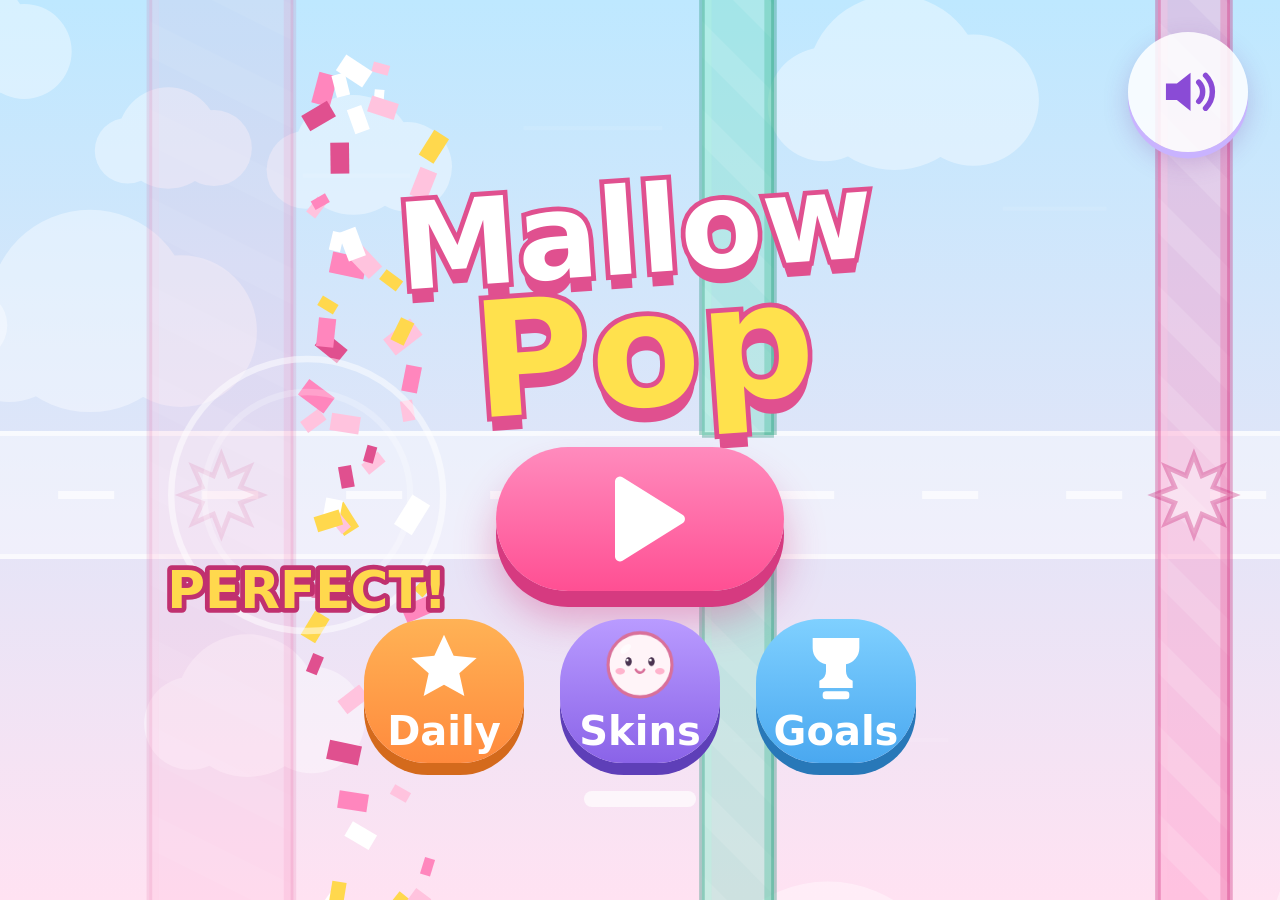
==== index.html @ 7a321865 "Mallow Pop playable build" ====
<!doctype html>
<html lang="en">
<head>
<meta charset="utf-8">
<meta name="viewport" content="width=device-width,initial-scale=1,maximum-scale=1,user-scalable=no,viewport-fit=cover">
<meta name="theme-color" content="#ffd1e8">
<title>Mallow Pop</title>
<link rel="icon" href="data:,">
<link rel="stylesheet" href="css/style.css">
</head>
<body>
<canvas id="game"></canvas>
<div id="ui">
  <button id="btnPause" class="icon round hidden" aria-label="Pause"><svg viewBox="0 0 24 24"><rect x="6" y="5" width="4.2" height="14" rx="1.6"/><rect x="13.8" y="5" width="4.2" height="14" rx="1.6"/></svg></button>
  <button id="btnMute" class="icon round" aria-label="Sound">
    <svg class="on" viewBox="0 0 24 24"><path d="M4 9v6h4l5 4V5L8 9H4z"/><path d="M16 8.5a5 5 0 0 1 0 7M18.5 6a8.5 8.5 0 0 1 0 12" fill="none" stroke="currentColor" stroke-width="2" stroke-linecap="round"/></svg>
    <svg class="off" viewBox="0 0 24 24"><path d="M4 9v6h4l5 4V5L8 9H4z"/><path d="M16 9l5 6M21 9l-5 6" fill="none" stroke="currentColor" stroke-width="2.2" stroke-linecap="round"/></svg>
  </button>
  <div id="toast" class="hidden"></div>

  <section id="menu" class="screen hidden">
    <div class="logo"><span class="l1">Mallow</span><span class="l2">Pop</span></div>
    <button id="btnPlay" class="btn huge play" aria-label="Play"><svg viewBox="0 0 24 24"><path d="M7 4.5v15a1 1 0 0 0 1.5.86l12-7.5a1 1 0 0 0 0-1.72l-12-7.5A1 1 0 0 0 7 4.5z"/></svg></button>
    <div class="row">
      <button id="btnDaily" class="btn mid daily"><svg viewBox="0 0 24 24"><path d="M12 2l2.9 6.3 6.9.7-5.2 4.6 1.5 6.8L12 17l-6.1 3.4 1.5-6.8L2.2 9l6.9-.7z"/></svg><span>Daily</span></button>
      <button id="btnSkins" class="btn mid skinsb"><canvas id="menuSkin" width="96" height="96"></canvas><span>Skins</span></button>
      <button id="btnGoals" class="btn mid goalsb"><svg viewBox="0 0 24 24"><path d="M5 3h14v3a5 5 0 0 1-4 4.9V13a3 3 0 0 0 2 2.8V18H7v-2.2A3 3 0 0 0 9 13v-2.1A5 5 0 0 1 5 6V3z"/><rect x="8" y="19" width="8" height="2.4" rx="1"/></svg><span>Goals</span></button>
    </div>
    <div id="menuBest" class="best"></div>
  </section>

  <section id="result" class="screen hidden">
    <div class="panel">
      <div id="newBest" class="ribbon hidden">NEW BEST!</div>
      <div id="resHead" class="reshead"></div>
      <div id="resScore" class="bigscore">0</div>
      <div id="resSub" class="ressub hidden"></div>
      <div id="resToBest" class="tobest hidden"><div class="bar"><i id="resToBestBar"></i></div></div>
      <div class="resRow"><span class="chip"><svg viewBox="0 0 24 24"><path d="M5 3h14v3a5 5 0 0 1-4 4.9V13a3 3 0 0 0 2 2.8V18H7v-2.2A3 3 0 0 0 9 13v-2.1A5 5 0 0 1 5 6V3z"/></svg><b id="resBest">0</b></span><span class="chip"><svg viewBox="0 0 24 24"><rect x="3" y="4" width="18" height="4" rx="1.5"/><rect x="3" y="11" width="7" height="4" rx="1.5"/><rect x="14" y="11" width="7" height="4" rx="1.5"/></svg><b id="resGates">0</b></span></div>
      <div id="nextUnlock" class="nextUnlock"><canvas id="nextCv" width="96" height="96"></canvas><div class="bar"><i id="nextBar"></i></div><b id="nextTxt"></b></div>
      <div id="resGoal" class="goalchip hidden"></div>
    </div>
    <button id="btnRetry" class="btn huge retry" aria-label="Retry"><svg viewBox="0 0 24 24"><path d="M12 4a8 8 0 1 0 7.7 10.2 1.2 1.2 0 0 0-2.3-.7A5.6 5.6 0 1 1 12 6.4c1.2 0 2.3.4 3.2 1l-1.7 1.7a.8.8 0 0 0 .6 1.4H19a.8.8 0 0 0 .8-.8V4.3a.8.8 0 0 0-1.4-.6l-1.5 1.5A8 8 0 0 0 12 4z"/></svg><span>Retry</span></button>
    <button id="btnRevive" class="btn revive hidden"><svg class="ad" viewBox="0 0 24 24"><rect x="2" y="6" width="14" height="12" rx="3"/><path d="M17 10.5l5-3v9l-5-3z"/></svg><svg class="free" viewBox="0 0 24 24"><path d="M12 21s-8-5.2-8-11a4.6 4.6 0 0 1 8-3 4.6 4.6 0 0 1 8 3c0 5.8-8 11-8 11z"/></svg><span id="reviveTxt">Revive</span></button>
    <div class="row">
      <button id="btnResHome" class="btn small round" aria-label="Home"><svg viewBox="0 0 24 24"><path d="M12 3l9 8h-2.5v9h-5v-6h-3v6h-5v-9H3z"/></svg></button>
      <button id="btnResSkins" class="btn small round" aria-label="Skins"><canvas id="resSkin" width="96" height="96"></canvas></button>
    </div>
  </section>

  <section id="pause" class="screen hidden">
    <div class="panel pausep"><div class="ptitle">Paused</div></div>
    <button id="btnResume" class="btn huge play" aria-label="Resume"><svg viewBox="0 0 24 24"><path d="M7 4.5v15a1 1 0 0 0 1.5.86l12-7.5a1 1 0 0 0 0-1.72l-12-7.5A1 1 0 0 0 7 4.5z"/></svg></button>
    <button id="btnPauseHome" class="btn small round" aria-label="Home"><svg viewBox="0 0 24 24"><path d="M12 3l9 8h-2.5v9h-5v-6h-3v6h-5v-9H3z"/></svg></button>
  </section>

  <section id="skins" class="screen hidden">
    <div class="panel wide"><div class="ptitle">Skins</div><div id="skinGrid" class="grid"></div></div>
    <button id="btnSkinsBack" class="btn small round" aria-label="Back"><svg viewBox="0 0 24 24"><path d="M15 4l-8 8 8 8" fill="none" stroke="currentColor" stroke-width="3.4" stroke-linecap="round" stroke-linejoin="round"/></svg></button>
  </section>

  <section id="goals" class="screen hidden">
    <div class="panel wide"><div class="ptitle">Daily Goals</div><div id="goalList"></div>
      <div id="dailyBest" class="best"></div>
      <div id="stickers" class="stickers"></div>
    </div>
    <button id="btnGoalsBack" class="btn small round" aria-label="Back"><svg viewBox="0 0 24 24"><path d="M15 4l-8 8 8 8" fill="none" stroke="currentColor" stroke-width="3.4" stroke-linecap="round" stroke-linejoin="round"/></svg></button>
  </section>

  <section id="unlock" class="screen modal hidden">
    <div class="panel"><div class="ptitle">New friend!</div><canvas id="unlockCv" width="240" height="240"></canvas><div id="unlockName" class="uname"></div></div>
    <button id="btnUnlockOk" class="btn mid okb" aria-label="OK"><svg viewBox="0 0 24 24"><path d="M4 12.5l5 5L20 6.5" fill="none" stroke="currentColor" stroke-width="3.6" stroke-linecap="round" stroke-linejoin="round"/></svg></button>
  </section>
</div>
<script src="js/sdk.js"></script>
<script src="js/save.js"></script>
<script src="js/audio.js"></script>
<script src="js/skins.js"></script>
<script src="js/gen.js"></script>
<script src="js/render.js"></script>
<script src="js/game.js"></script>
<script src="js/ui.js"></script>
<script src="js/main.js"></script>
</body>
</html>
---- css/style.css ----
:root { --u: 40px; --pink: #ff5fa2; --pinkd: #d63a80; }
* { box-sizing: border-box; -webkit-tap-highlight-color: transparent; }
html, body { margin: 0; height: 100%; overflow: hidden; background: #ffd9ec; user-select: none; -webkit-user-select: none; touch-action: none; overscroll-behavior: none;
  font-family: "Baloo 2", "Fredoka", "Arial Rounded MT Bold", "Nunito", "Trebuchet MS", system-ui, sans-serif; font-weight: 800; color: #5b2a6e; }
canvas#game { position: fixed; inset: 0; display: block; touch-action: none; }
#ui { position: fixed; inset: 0; pointer-events: none; }
.hidden { display: none !important; }
svg { fill: currentColor; width: 100%; height: 100%; display: block; }
button { font: inherit; color: inherit; border: 0; cursor: pointer; pointer-events: auto; touch-action: manipulation; }

.icon.round { position: absolute; top: calc(var(--u) * .4); width: calc(var(--u) * 1.5); height: calc(var(--u) * 1.5); border-radius: 50%; padding: calc(var(--u) * .34);
  background: rgba(255,255,255,.85); color: #8a4bd6; box-shadow: 0 calc(var(--u) * .08) 0 #c9b3ff, 0 calc(var(--u) * .12) calc(var(--u) * .3) rgba(120,60,160,.25); z-index: 20; }
#btnPause { left: calc(var(--u) * .4); }
#btnMute { right: calc(var(--u) * .4); }
#btnMute .off, #btnMute.muted .on { display: none; }
#btnMute.muted .off { display: block; }
.icon.round:active { transform: translateY(2px); }

#toast { position: absolute; left: 50%; bottom: calc(var(--u) * 1);  transform: translateX(-50%); padding: calc(var(--u) * .25) calc(var(--u) * .7); border-radius: 99px; background: #fff; color: #8a4bd6;
  font-size: calc(var(--u) * .62); box-shadow: 0 calc(var(--u) * .1) 0 #c9b3ff; z-index: 30; white-space: nowrap; animation: pop .35s ease-out; }

.screen { position: absolute; inset: 0; display: flex; flex-direction: column; align-items: center; justify-content: center; gap: calc(var(--u) * .7); pointer-events: none; padding: calc(var(--u) * 2) calc(var(--u) * .5) calc(var(--u) * .6); }
.screen.modal { background: rgba(120, 60, 160, .35); pointer-events: auto; z-index: 40; }
.screen > * { pointer-events: auto; }

.logo { display: flex; flex-direction: column; align-items: center; line-height: .85; transform: rotate(-4deg); margin-bottom: calc(var(--u) * .6); animation: bob 2.4s ease-in-out infinite; pointer-events: none; }
.logo span { font-weight: 900; color: #fff; -webkit-text-stroke: calc(var(--u) * .12) #e0508f; paint-order: stroke fill; text-shadow: 0 calc(var(--u) * .18) 0 #e0508f; }
.l1 { font-size: calc(var(--u) * 2.1); }
.l2 { font-size: calc(var(--u) * 2.9); color: #ffe14d !important; }
@keyframes bob { 50% { transform: rotate(-4deg) translateY(calc(var(--u) * -.25)); } }
@keyframes pop { 0% { transform: translateX(-50%) scale(.6); opacity: 0; } 100% { transform: translateX(-50%) scale(1); opacity: 1; } }
@keyframes popin { 0% { transform: scale(.7); opacity: 0; } 70% { transform: scale(1.06); } 100% { transform: scale(1); opacity: 1; } }

.btn { display: inline-flex; align-items: center; justify-content: center; gap: calc(var(--u) * .3); border-radius: 99px; color: #fff; position: relative; transition: transform .08s; }
.btn:active { transform: translateY(calc(var(--u) * .12)) scale(.98); }
.btn svg { width: calc(var(--u) * 1.2); height: calc(var(--u) * 1.2); flex: none; }
.btn.huge { width: calc(var(--u) * 7.2); height: calc(var(--u) * 2.6); font-size: calc(var(--u) * 1.15); font-weight: 900; background: linear-gradient(#ff8bbd, #ff4f93);
  box-shadow: 0 calc(var(--u) * .2) 0 var(--pinkd), 0 calc(var(--u) * .35) calc(var(--u) * .5) rgba(214, 58, 128, .4); animation: pulse 1.6s ease-in-out infinite; }
.btn.huge svg { width: calc(var(--u) * 1.5); height: calc(var(--u) * 1.5); }
.btn.huge.play { width: calc(var(--u) * 5.2); }
@keyframes pulse { 50% { transform: scale(1.04); } }
.btn.mid { flex-direction: column; width: calc(var(--u) * 2.4); height: calc(var(--u) * 2.4); border-radius: calc(var(--u) * .8); font-size: calc(var(--u) * .62); gap: 0; }
.btn.mid svg, .btn.mid canvas { width: calc(var(--u) * 1.4); height: calc(var(--u) * 1.4); }
.btn.mid.daily { background: linear-gradient(#ffb255, #ff8a3d); box-shadow: 0 calc(var(--u) * .15) 0 #d46a1c; }
.btn.mid.skinsb { background: linear-gradient(#b99bff, #8a63e8); box-shadow: 0 calc(var(--u) * .15) 0 #5e3fb8; }
.btn.mid.goalsb { background: linear-gradient(#7fd0ff, #4aa8f0); box-shadow: 0 calc(var(--u) * .15) 0 #2878b8; }
.btn.mid.okb { width: calc(var(--u) * 4); height: calc(var(--u) * 2); background: linear-gradient(#ffb255, #ff8a3d); box-shadow: 0 calc(var(--u) * .15) 0 #d46a1c; }
.btn.small.round { width: calc(var(--u) * 1.9); height: calc(var(--u) * 1.9); background: linear-gradient(#b99bff, #8a63e8); box-shadow: 0 calc(var(--u) * .12) 0 #5e3fb8; padding: calc(var(--u) * .4); }
.btn.small canvas { width: 100%; height: 100%; }
.btn.revive { width: calc(var(--u) * 5.6); height: calc(var(--u) * 1.7); font-size: calc(var(--u) * .8); font-weight: 900; background: linear-gradient(90deg, #ff9a3d, #a45bff);
  box-shadow: 0 calc(var(--u) * .14) 0 #6b34b8; }
.btn.revive svg { width: calc(var(--u) * 1.2); height: calc(var(--u) * 1.2); }
.btn.revive:disabled { opacity: .6; }
.row { display: flex; gap: calc(var(--u) * .45); align-items: center; justify-content: center; }

.best { font-size: calc(var(--u) * .7); color: #8a4bd6; background: rgba(255,255,255,.7); border-radius: 99px; padding: calc(var(--u) * .1) calc(var(--u) * .7); }
.best:empty { display: none; }

.panel { background: rgba(255,255,255,.92); border: calc(var(--u) * .14) solid #fff; border-radius: calc(var(--u) * 1); padding: calc(var(--u) * .7) calc(var(--u) * 1); text-align: center;
  box-shadow: 0 calc(var(--u) * .2) 0 #e9c8ff, 0 calc(var(--u) * .4) calc(var(--u) * .8) rgba(120,60,160,.25); min-width: calc(var(--u) * 6.8); animation: popin .35s ease-out; position: relative; }
.panel.wide { width: calc(var(--u) * 8.4); max-width: 94vw; }
.ptitle { font-size: calc(var(--u) * 1.2); font-weight: 900; color: #e0508f; line-height: 1.1; }
.bigscore { font-size: calc(var(--u) * 3.2); font-weight: 900; color: #e0508f; line-height: 1; }
.ribbon { position: absolute; top: calc(var(--u) * -.6); left: 50%; transform: translateX(-50%) rotate(-3deg); background: linear-gradient(#ffe14d, #ffb255); color: #fff; font-weight: 900; font-size: calc(var(--u) * .9);
  padding: calc(var(--u) * .1) calc(var(--u) * .8); border-radius: 99px; -webkit-text-stroke: calc(var(--u) * .06) #d46a1c; paint-order: stroke fill; box-shadow: 0 calc(var(--u) * .1) 0 #d46a1c; white-space: nowrap; animation: ribbon .8s ease-in-out infinite; }
@keyframes ribbon { 50% { transform: translateX(-50%) rotate(-3deg) scale(1.05); } }
.goalchip { display: inline-block; margin-top: calc(var(--u) * .25); background: #fff3c4; color: #c9781c; font-weight: 900; font-size: calc(var(--u) * .58); border-radius: 99px; padding: calc(var(--u) * .08) calc(var(--u) * .5); }
.resRow { display: flex; gap: calc(var(--u) * .5); justify-content: center; margin: calc(var(--u) * .3) 0; }
.chip { display: inline-flex; align-items: center; gap: calc(var(--u) * .2); background: #f3e6ff; border-radius: 99px; padding: calc(var(--u) * .1) calc(var(--u) * .5); font-size: calc(var(--u) * .8); color: #8a4bd6; }
.chip svg { width: calc(var(--u) * .8); height: calc(var(--u) * .8); }
.nextUnlock { display: flex; align-items: center; gap: calc(var(--u) * .4); font-size: calc(var(--u) * .6); color: #8a4bd6; justify-content: center; }
.nextUnlock canvas { width: calc(var(--u) * 1.5); height: calc(var(--u) * 1.5); }
.nextUnlock .bar { width: calc(var(--u) * 3); height: calc(var(--u) * .5); background: #ead9ff; border-radius: 99px; overflow: hidden; }
.nextUnlock .bar i { display: block; height: 100%; width: 0; background: linear-gradient(90deg, #ffb255, #a45bff); border-radius: 99px; }
.btn.retry span { margin-left: calc(var(--u) * .2); }
.arming .btn { pointer-events: none; }

.grid { display: grid; grid-template-columns: repeat(3, minmax(0, 1fr)); gap: calc(var(--u) * .45); margin-top: calc(var(--u) * .5); }
.card { position: relative; background: #f6ecff; border: calc(var(--u) * .1) solid #e2cfff; border-radius: calc(var(--u) * .6); padding: calc(var(--u) * .2); color: #6b34b8; font-size: calc(var(--u) * .42); line-height: 1.1; }
.card canvas { width: 100%; aspect-ratio: 1; display: block; }
.card.sel { border-color: #ff5fa2; background: #ffe6f2; }
.card.locked { opacity: .85; }
.card .lock { position: absolute; right: calc(var(--u) * .1); top: calc(var(--u) * .1); width: calc(var(--u) * .6); height: calc(var(--u) * .6); color: #8a4bd6; }

.goal { text-align: left; margin-top: calc(var(--u) * .4); font-size: calc(var(--u) * .62); color: #5b2a6e; }
.goal .gbar { height: calc(var(--u) * .5); background: #ead9ff; border-radius: 99px; overflow: hidden; margin-top: calc(var(--u) * .1); }
.goal .gbar i { display: block; height: 100%; background: linear-gradient(90deg, #ffb255, #ff5fa2); border-radius: 99px; }
.goal.done .gbar i { background: linear-gradient(90deg, #ffe14d, #ffb255); }
.goal .tick { color: #ff8a3d; }
.stickers { display: flex; flex-wrap: wrap; gap: calc(var(--u) * .2); justify-content: center; margin-top: calc(var(--u) * .5); }
.stickers i { width: calc(var(--u) * .55); height: calc(var(--u) * .55); border-radius: 50%; background: #ead9ff; }
.stickers i.on { background: radial-gradient(circle at 35% 35%, #fff6a8, #ffb255); }
.uname { font-size: calc(var(--u) * 1); color: #8a4bd6; font-weight: 900; }
#unlockCv { width: calc(var(--u) * 5); height: calc(var(--u) * 5); }

@media (orientation: landscape) {
  .screen { padding: calc(var(--u) * 1.4) calc(var(--u) * .5) calc(var(--u) * .3); gap: calc(var(--u) * .35); }
  .logo { margin-bottom: 0; }
  .l1 { font-size: calc(var(--u) * 1.5); } .l2 { font-size: calc(var(--u) * 2); }
  .btn.huge { height: calc(var(--u) * 1.8); width: calc(var(--u) * 5.5); font-size: calc(var(--u) * .95); }
  .btn.huge.play { width: calc(var(--u) * 3.6); }
  .btn.mid { width: calc(var(--u) * 2); height: calc(var(--u) * 1.8); font-size: calc(var(--u) * .5); }
  .btn.mid svg, .btn.mid canvas { width: calc(var(--u) * 1); height: calc(var(--u) * 1); }
  .btn.revive { height: calc(var(--u) * 1.3); width: calc(var(--u) * 4.4); font-size: calc(var(--u) * .65); }
  .btn.small.round { width: calc(var(--u) * 1.4); height: calc(var(--u) * 1.4); padding: calc(var(--u) * .3); }
  #result { display: grid; grid-template-columns: auto auto auto; justify-content: center; align-content: center; justify-items: center; align-items: center; gap: calc(var(--u) * .75) calc(var(--u) * .6); }
  #result.hidden { display: none; }
  #result .panel { grid-column: 1 / -1; display: flex; align-items: center; justify-content: center; flex-wrap: wrap; max-width: calc(var(--u) * 15.2); min-width: 0; gap: calc(var(--u) * .1) calc(var(--u) * .4); padding: calc(var(--u) * .3) calc(var(--u) * .5); }
  #result .chip { font-size: calc(var(--u) * .62); }
  #result .chip svg { width: calc(var(--u) * .62); height: calc(var(--u) * .62); }
  #result .resRow { gap: calc(var(--u) * .3); }
  #result .nextUnlock { gap: calc(var(--u) * .25); font-size: calc(var(--u) * .5); }
  #result .nextUnlock canvas { width: calc(var(--u) * 1.1); height: calc(var(--u) * 1.1); }
  #result .panel .resRow { margin: 0; }
  .bigscore { font-size: calc(var(--u) * 1.8); }
  .nextUnlock .bar { width: calc(var(--u) * 1.5); height: calc(var(--u) * .4); }
  .ribbon { top: calc(var(--u) * -.45); font-size: calc(var(--u) * .6); }
  .goalchip { margin-top: 0; position: absolute; left: 50%; bottom: calc(var(--u) * -.5); transform: translateX(-50%); white-space: nowrap; box-shadow: 0 calc(var(--u) * .06) 0 #e5b860; }
  .grid { grid-template-columns: repeat(6, minmax(0, 1fr)); gap: calc(var(--u) * .25); margin-top: calc(var(--u) * .2); }
  .panel.wide { width: calc(var(--u) * 12.5); }
  .ptitle { font-size: calc(var(--u) * .9); }
  .card { font-size: calc(var(--u) * .3); padding: calc(var(--u) * .1); }
  .goal { font-size: calc(var(--u) * .5); margin-top: calc(var(--u) * .2); }
  #unlockCv { width: calc(var(--u) * 3); height: calc(var(--u) * 3); }
  #menuBest { display: block; }
}

#btnSkinsBack, #btnGoalsBack { position: absolute; left: calc(var(--u) * .5); bottom: calc(var(--u) * .5); }
#skins, #goals { padding-top: calc(var(--u) * .5); padding-bottom: calc(var(--u) * 2.4); }
@media (orientation: landscape) { #skins, #goals { padding: calc(var(--u) * .3) calc(var(--u) * 1.8); } }

/* portrait result screen must fit 9:16 (16u tall) with ribbon, goal chip and Revive all visible */
@media (orientation: portrait) {
  #result { padding-top: calc(var(--u) * 1.3); gap: calc(var(--u) * .4); }
  #result .panel { padding: calc(var(--u) * .85) calc(var(--u) * .8) calc(var(--u) * .4); }
  #result .ribbon { font-size: calc(var(--u) * .72); }
  #result .bigscore { font-size: calc(var(--u) * 2.6); }
  #result .resRow { margin: calc(var(--u) * .2) 0; }
  #result .nextUnlock canvas { width: calc(var(--u) * 1.2); height: calc(var(--u) * 1.2); }
  #result .btn.huge { height: calc(var(--u) * 2.1); }
  #result .btn.revive { height: calc(var(--u) * 1.5); }
  #result .btn.small.round { width: calc(var(--u) * 1.6); height: calc(var(--u) * 1.6); padding: calc(var(--u) * .32); }
}

/* v1.1 result extras */
.reshead { font-size: calc(var(--u) * .7); font-weight: 900; color: #8a4bd6; line-height: 1.1; }
.ressub { font-size: calc(var(--u) * .5); font-weight: 800; color: #c9781c; line-height: 1.15; margin-top: calc(var(--u) * .1); }
.tobest { display: flex; justify-content: center; margin-top: calc(var(--u) * .15); }
.tobest .bar { width: calc(var(--u) * 4.4); height: calc(var(--u) * .3); background: #ead9ff; border-radius: 99px; overflow: hidden; }
.tobest .bar i { display: block; height: 100%; width: 0; background: linear-gradient(90deg, #ff86bd, #ffd84d); border-radius: 99px; transition: width .6s ease-out; }
.btn.revive .free { display: none; }
.btn.revive.freeRev { background: linear-gradient(90deg, #ff86bd, #ff5fa2); }
.btn.revive.freeRev .free { display: block; }
.btn.revive.freeRev .ad { display: none; }
.nextUnlock b { max-width: calc(var(--u) * 3.4); line-height: 1.05; text-align: left; }
@media (orientation: landscape) {
  .reshead { font-size: calc(var(--u) * .5); }
  .ressub { font-size: calc(var(--u) * .36); margin-top: 0; }
  .tobest { margin-top: calc(var(--u) * .05); }
  .tobest .bar { width: calc(var(--u) * 3); height: calc(var(--u) * .2); }
  #result .nextUnlock b { max-width: calc(var(--u) * 2.6); }
}
.btn.revive { white-space: nowrap; }
.btn.revive.freeRev { font-size: calc(var(--u) * .66); }
.nextUnlock b { font-size: calc(var(--u) * .44); max-width: calc(var(--u) * 2.8); }
@media (orientation: portrait) {
  #result .panel { max-width: 96vw; }
  #result .bigscore { font-size: calc(var(--u) * 2.3); }
  #result .nextUnlock .bar { width: calc(var(--u) * 2.2); }
  #result .btn.revive { height: calc(var(--u) * 1.3); }
  #result .btn.revive svg { width: calc(var(--u) * 1); height: calc(var(--u) * 1); }
}
@media (orientation: landscape) {
  .btn.revive.freeRev { font-size: calc(var(--u) * .52); }
  #result .nextUnlock b { font-size: calc(var(--u) * .36); max-width: calc(var(--u) * 2.4); }
  #result .btn.retry { min-width: 0; }
}
@media (orientation: landscape) { .btn.revive.freeRev { width: calc(var(--u) * 4.9); } }
/* skins: unlock conditions are short sentences, so cards get more room for text */
@media (orientation: portrait) {
  #skins .panel.wide { padding-left: calc(var(--u) * .45); padding-right: calc(var(--u) * .45); }
  #skins .grid { grid-template-columns: repeat(4, minmax(0, 1fr)); gap: calc(var(--u) * .25); }
  #skins .card { font-size: calc(var(--u) * .3); padding: calc(var(--u) * .12); }
  #skins .card.locked { font-size: calc(var(--u) * .27); }
  #skins .card .lock { width: calc(var(--u) * .45); height: calc(var(--u) * .45); }
}
@media (orientation: landscape) { #skins .card.locked { font-size: calc(var(--u) * .26); } }
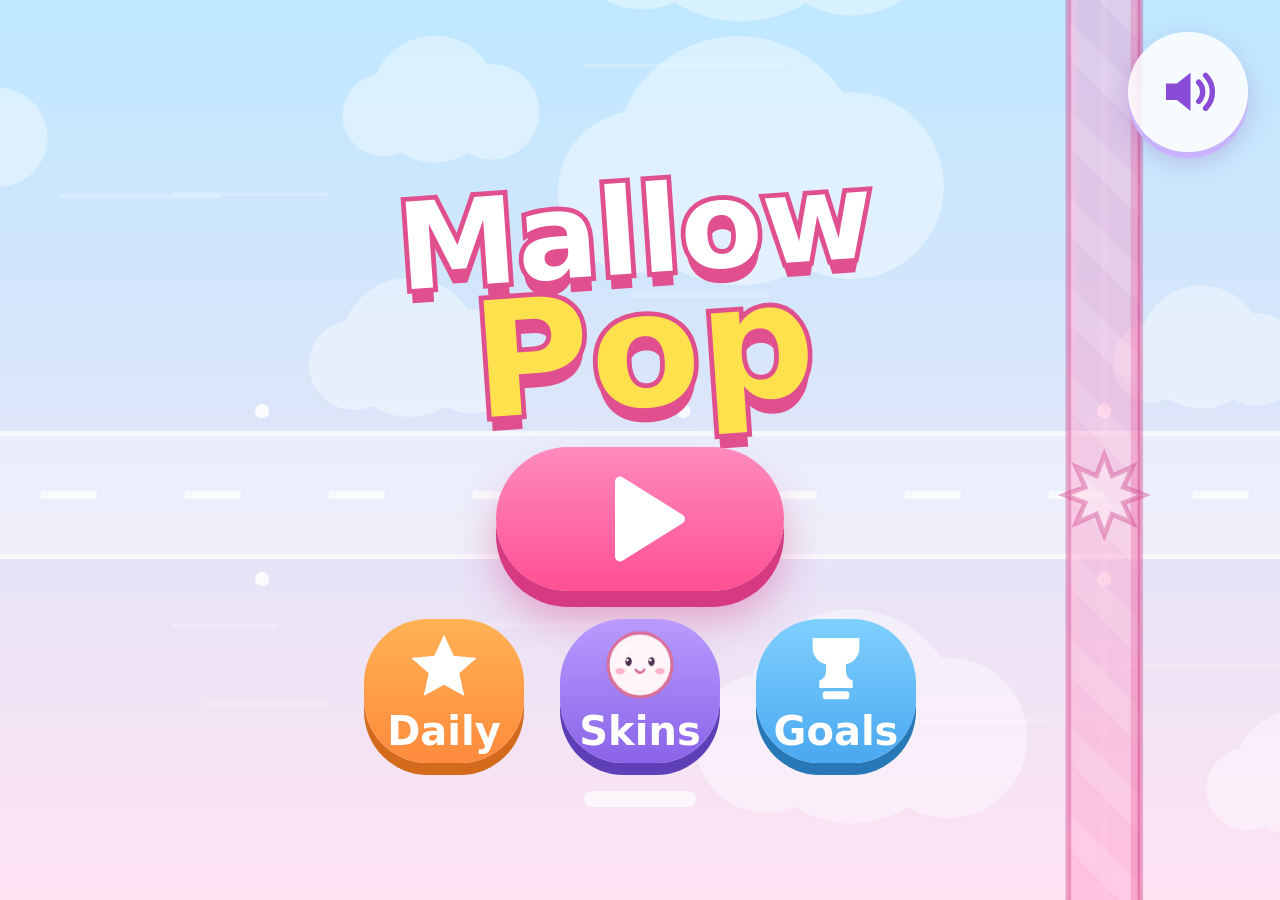
==== commit 34480679: "Mallow Pop playable build" ====
--- a/index.html
+++ b/index.html
@@ -68,13 +68,14 @@
   </section>
 
   <section id="unlock" class="screen modal hidden">
-    <div class="panel"><div class="ptitle">New friend!</div><canvas id="unlockCv" width="240" height="240"></canvas><div id="unlockName" class="uname"></div></div>
-    <button id="btnUnlockOk" class="btn mid okb" aria-label="OK"><svg viewBox="0 0 24 24"><path d="M4 12.5l5 5L20 6.5" fill="none" stroke="currentColor" stroke-width="3.6" stroke-linecap="round" stroke-linejoin="round"/></svg></button>
+    <div class="panel"><div id="unlockTitle" class="ptitle">New friend!</div><canvas id="unlockCv" width="240" height="240"></canvas><div id="unlockName" class="uname"></div><div id="unlockGrid" class="ugrid hidden"></div></div>
+    <button id="btnUnlockOk" class="btn mid okb" aria-label="Claim"><svg viewBox="0 0 24 24"><path d="M4 12.5l5 5L20 6.5" fill="none" stroke="currentColor" stroke-width="3.6" stroke-linecap="round" stroke-linejoin="round"/></svg><span id="unlockBtnTxt" class="hidden">Claim all</span></button>
   </section>
 </div>
 <script src="js/sdk.js"></script>
 <script src="js/save.js"></script>
 <script src="js/audio.js"></script>
+<script src="js/songs.js"></script>
 <script src="js/skins.js"></script>
 <script src="js/gen.js"></script>
 <script src="js/render.js"></script>
--- a/css/style.css
+++ b/css/style.css
@@ -185,3 +185,30 @@
   #skins .card .lock { width: calc(var(--u) * .45); height: calc(var(--u) * .45); }
 }
 @media (orientation: landscape) { #skins .card.locked { font-size: calc(var(--u) * .26); } }
+
+/* v1.2 unlock popup: one panel for all new skins, scrolls inside instead of overflowing */
+#unlock { padding: calc(var(--u) * .5); gap: calc(var(--u) * .5); overflow: hidden; }
+#unlock .panel { display: flex; flex-direction: column; align-items: center; flex: 0 1 auto; min-height: 0; max-width: 96vw; }
+#unlock .panel > * { flex: none; }
+#unlock .ugrid { flex: 0 1 auto; min-height: 0; overflow-y: auto; overflow-x: hidden; width: 100%; display: grid; grid-template-columns: repeat(4, minmax(0, 1fr));
+  gap: calc(var(--u) * .25); margin-top: calc(var(--u) * .4); padding: calc(var(--u) * .05); touch-action: pan-y; -webkit-overflow-scrolling: touch; }
+#unlock .ucard { background: #f6ecff; border: calc(var(--u) * .1) solid #e2cfff; border-radius: calc(var(--u) * .6); padding: calc(var(--u) * .15) calc(var(--u) * .1); color: #6b34b8;
+  font-size: calc(var(--u) * .42); line-height: 1.1; min-width: 0; overflow-wrap: break-word; font-size: calc(var(--u) * .3); }
+#unlock .ucard canvas { width: 100%; max-width: calc(var(--u) * 2.2); aspect-ratio: 1; display: block; margin: 0 auto; }
+#unlock.multi .panel { width: calc(var(--u) * 8.8); padding-left: calc(var(--u) * .5); padding-right: calc(var(--u) * .5); }
+#unlock.multi #unlockCv, #unlock.multi #unlockName { display: none; }
+#unlock.multi .btn.okb { width: auto; min-width: calc(var(--u) * 5.2); flex-direction: row; gap: calc(var(--u) * .3); padding: 0 calc(var(--u) * .8); font-size: calc(var(--u) * .9); font-weight: 900; }
+#unlock.multi .btn.okb svg { width: calc(var(--u) * 1); height: calc(var(--u) * 1); }
+#unlock.multi .btn.okb span { white-space: nowrap; }
+@media (orientation: landscape) {
+  #unlock { padding: calc(var(--u) * .4); gap: calc(var(--u) * .35); }
+  #unlock.multi .panel { width: calc(var(--u) * 15); padding: calc(var(--u) * .4) calc(var(--u) * .6); }
+  #unlock .ugrid { grid-template-columns: repeat(8, minmax(0, 1fr)); gap: calc(var(--u) * .2); margin-top: calc(var(--u) * .2); }
+  #unlock .ucard { font-size: calc(var(--u) * .27); padding: calc(var(--u) * .1) 0; }
+  #unlock .ucard canvas { max-width: calc(var(--u) * 1.5); }
+  #unlock.multi .btn.okb { height: calc(var(--u) * 1.5); min-width: calc(var(--u) * 4.4); font-size: calc(var(--u) * .75); }
+  #unlock .btn.okb { height: calc(var(--u) * 1.5); }
+}
+/* names wrap only between words */
+#unlock .ucard { overflow-wrap: normal; word-break: normal; font-size: calc(var(--u) * .27); padding-left: 0; padding-right: 0; letter-spacing: -.01em; }
+@media (orientation: landscape) { #unlock .ucard { font-size: calc(var(--u) * .24); } }
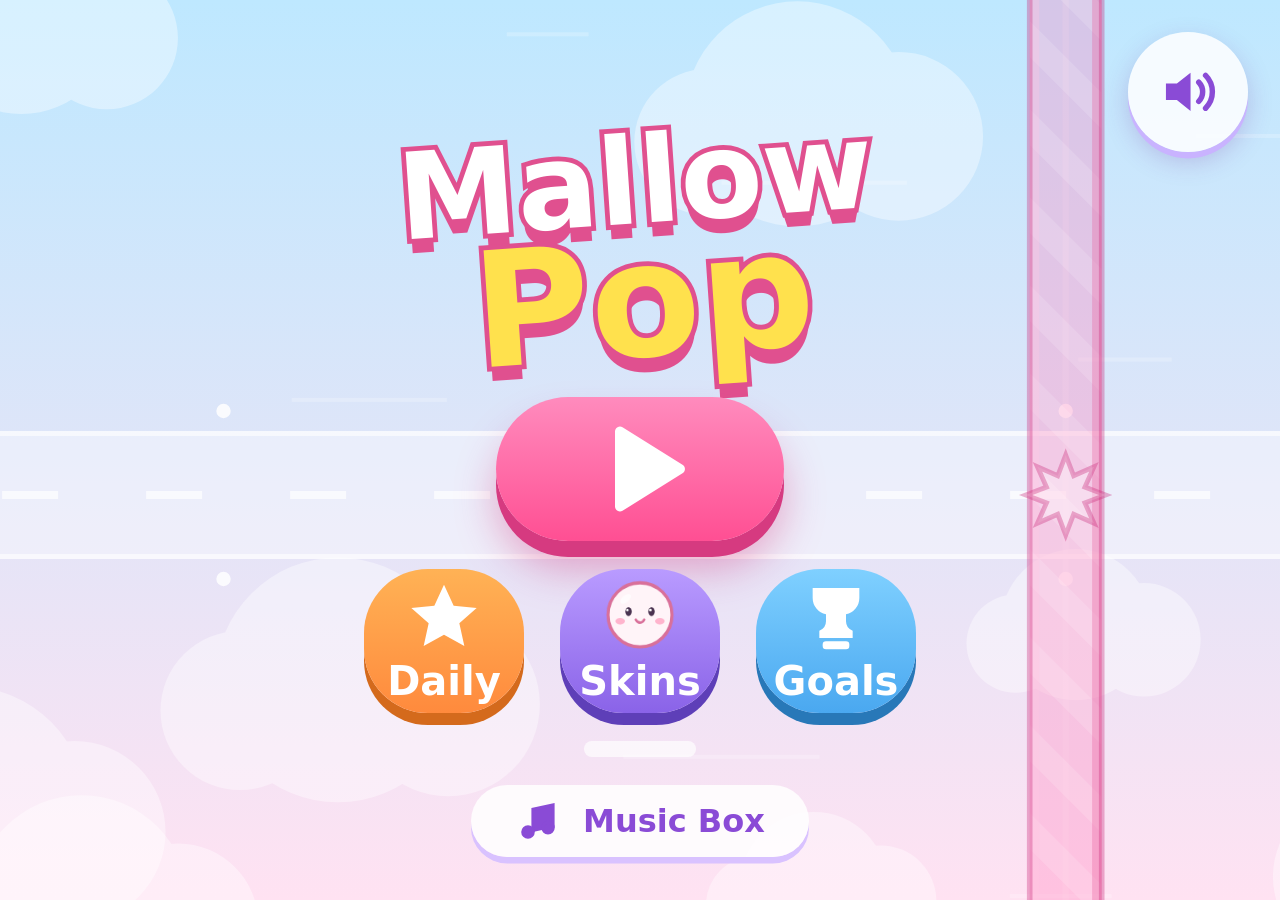
==== commit 1f1864e1: "Mallow Pop playable build" ====
--- a/index.html
+++ b/index.html
@@ -27,6 +27,12 @@
       <button id="btnGoals" class="btn mid goalsb"><svg viewBox="0 0 24 24"><path d="M5 3h14v3a5 5 0 0 1-4 4.9V13a3 3 0 0 0 2 2.8V18H7v-2.2A3 3 0 0 0 9 13v-2.1A5 5 0 0 1 5 6V3z"/><rect x="8" y="19" width="8" height="2.4" rx="1"/></svg><span>Goals</span></button>
     </div>
     <div id="menuBest" class="best"></div>
+    <button id="btnMusic" class="btn pill musicb" aria-label="Music style"><svg viewBox="0 0 24 24"><path d="M9 17.5V6.2l10-2.2v11.3"/><circle cx="6.5" cy="17.5" r="2.6"/><circle cx="16.5" cy="15.3" r="2.6"/></svg><span id="musicName">Music Box</span></button>
+  </section>
+
+  <section id="music" class="screen hidden">
+    <div class="panel wide"><div class="ptitle">Music</div><div id="musicList" class="mlist"></div></div>
+    <button id="btnMusicBack" class="btn small round" aria-label="Back"><svg viewBox="0 0 24 24"><path d="M15 4l-8 8 8 8" fill="none" stroke="currentColor" stroke-width="3.4" stroke-linecap="round" stroke-linejoin="round"/></svg></button>
   </section>
 
   <section id="result" class="screen hidden">
--- a/css/style.css
+++ b/css/style.css
@@ -212,3 +212,22 @@
 /* names wrap only between words */
 #unlock .ucard { overflow-wrap: normal; word-break: normal; font-size: calc(var(--u) * .27); padding-left: 0; padding-right: 0; letter-spacing: -.01em; }
 @media (orientation: landscape) { #unlock .ucard { font-size: calc(var(--u) * .24); } }
+
+/* v1.3 music style picker */
+.btn.pill { flex-direction: row; gap: calc(var(--u) * .25); height: calc(var(--u) * 1.1); padding: 0 calc(var(--u) * .55); border-radius: 99px; font-size: calc(var(--u) * .5); font-weight: 900;
+  background: rgba(255,255,255,.85); color: #8a4bd6; box-shadow: 0 calc(var(--u) * .08) 0 #d9c2ff; }
+.btn.pill svg { width: calc(var(--u) * .6); height: calc(var(--u) * .6); fill: currentColor; stroke: currentColor; stroke-width: 1.6; }
+.mlist { display: flex; flex-direction: column; gap: calc(var(--u) * .3); margin-top: calc(var(--u) * .4); }
+.mopt { display: flex; align-items: center; gap: calc(var(--u) * .35); text-align: left; background: #f6ecff; border: calc(var(--u) * .1) solid #e2cfff; border-radius: calc(var(--u) * .5);
+  padding: calc(var(--u) * .25) calc(var(--u) * .4); color: #6b34b8; cursor: pointer; font: inherit; }
+.mopt.sel { border-color: #ff5fa2; background: #ffe6f2; }
+.mopt .ic { flex: none; width: calc(var(--u) * 1); height: calc(var(--u) * 1); border-radius: 50%; display: grid; place-items: center; font-size: calc(var(--u) * .55); background: #fff; }
+.mopt b { display: block; font-size: calc(var(--u) * .5); color: #e0508f; }
+.mopt span { display: block; font-size: calc(var(--u) * .34); line-height: 1.2; }
+#btnMusicBack { position: absolute; left: calc(var(--u) * .5); bottom: calc(var(--u) * .5); }
+@media (orientation: landscape) {
+  .btn.pill { height: calc(var(--u) * .9); font-size: calc(var(--u) * .4); }
+  .mlist { display: grid; grid-template-columns: 1fr 1fr; gap: calc(var(--u) * .25); margin-top: calc(var(--u) * .25); }
+  .mopt b { font-size: calc(var(--u) * .42); } .mopt span { font-size: calc(var(--u) * .28); }
+  #music { padding: calc(var(--u) * .3) calc(var(--u) * 1.8); }
+}
